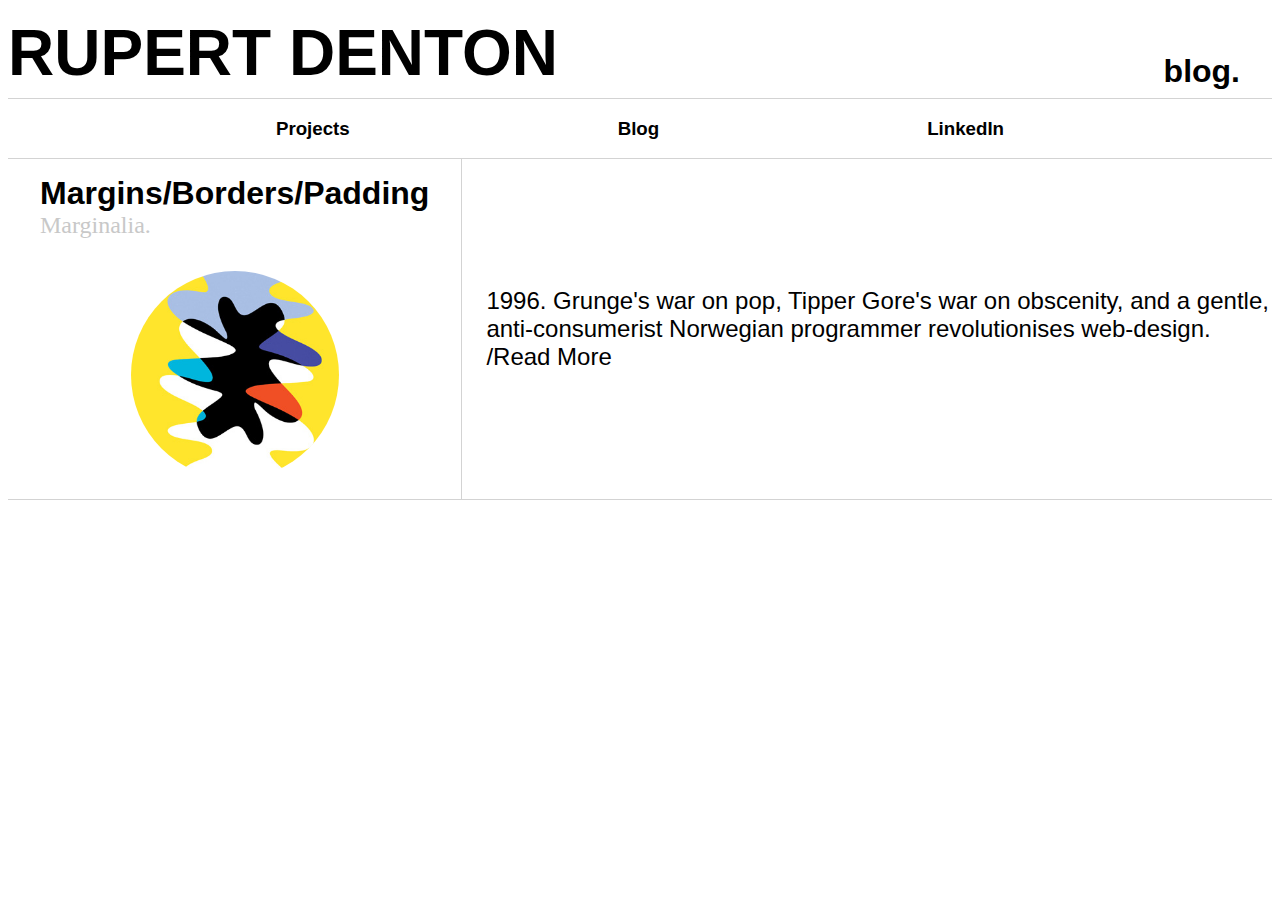
==== blog.html @ cbc23c2e "changed meta viewport" ====
<!DOCTYPE html>
<html>
  <head>
    <title>Rupert-Denton</title>
    <link rel="icon" type="image/x-icon" href="img/favicon/favicon-32x32.png">
    <meta charset="UTF-8" />
    <link href="styles/main.css" rel="stylesheet" type="text/css" />
    <meta name="viewport" content="width=device-width, initial-scale=1, shrink-to-fit=no">
  </head>

  <body>
    <div class="page-container">
      <div class="main-nav">
        <div class="page-title">
          <h1 class="header">RUPERT DENTON</h1>
        </div>
        <div class="page-title">
          <h2 class="page-header">blog.</h1>
        </div>
      </div>
      <div class="subnav">
        <a class="subnav-button" href="index.html">
          <h3 class="subnav-title">Projects</h3>
        </a>
        <a class="subnav-button" href="blog.html">
          <h3 class="subnav-title">Blog</h3>
        </a>
        <a class="subnav-button" href="https://www.linkedin.com/in/rupert-denton-804b44a8/" target="_blank">
          <h3 class="subnav-title">LinkedIn</h3>
        </a>
        <!-- <a class="subnav-button" href="https://example.com">
          <h3 class="subnav-title">Get in Touch</h3>
        </a> -->
      </div>
      <div class="blog-posts">
        <div class="post">
          <div class="details-container">
            <div class="post-meta">
              <a class="read-more" href="blog/html-css.html" target="_blank">
                <h1 class="post-title">Margins/Borders/Padding</h1>
              </a>
              <h2 class="subtitle">Marginalia.</h2>
            </div>
            <div class="image-container">
              <img src="img/icon-1.png" class="post-img" />
            </div>
          </div>
          <div class="post-container">
            <p class="slug-text">
              1996. Grunge's war on pop, Tipper Gore's war on obscenity, and a gentle, anti-consumerist Norwegian programmer revolutionises web-design. <a class="read-more" href="blog/html-css.html" target="_blank">/Read More</a>
            </p>
          </div>
        </div>
      </div>
    </div>
  </body>
</html>
---- styles/main.css ----
* {
  font-family: sans-serif;
}

p {
  font-weight: 100;
}

h1 {
  margin: 0rem;
}

h2 {
  margin: 0rem;
}

.page-container {
  display: flex;
  flex-direction: column;
}

.header {
  font-size: 4rem;
}

.page-title {
  display: flex;
  align-items: center;
  margin: 0.5rem 0rem 0.5rem 0rem;
}

.page-header {
  margin: 0 2rem 0rem;
  font-size: 2rem;
}

.main-nav {
  display: flex;
  align-items: flex-end;
  justify-content: space-between;
}

.subnav {
  display: flex;
  justify-content: space-evenly;
  border-style: solid none;
  border-color: lightgray;
  border-width: 0.07rem;
}

.subnav-button {
  text-decoration: none;
  color: inherit;
}

.subnav-button:hover {
  color: grey;
}

.read-more {
  text-decoration: none;
  font-weight: 400;
  color: inherit;
}

.read-more:hover {
  color: grey;
}

.slug-text{
  font-size: 1.5rem;
  
}
.blog-posts {
  display: flex;
  flex-direction: column;
}

.post {
  display: grid;
  grid-template-columns: 1fr 4fr;
  align-items: center;
  border-style: none none solid;
  border-color: lightgray;
  border-width: 0.07rem;
  min-height: 20rem;
}

.details-container {
  display: flex;
  padding-left: 2rem;
  padding-right: 2rem;
  flex-direction: column;
  align-items: center;
}

.post-meta {
  margin-top: 1rem;
  margin-bottom: 2rem;
}

.post-title {
  font-family: sans-serif;
}

.subtitle {
  margin: 0;
  font-family: serif;
  font-weight: 400;
  color: #c8c8c8;
}

.image-container {
  margin-bottom: 1rem;
}

.post-img {
  border-radius: 50%;
  height: 13rem;
}

.post-container {
  height: 100%;
  padding-left: 1.5rem;
  display: flex;
  flex-direction: row;
  align-items: center;
  border-left-style: solid;
  border-color: lightgrey;
  border-width: 0.07rem;
}

@media (max-width: 750px) {

  .main-nav{
    display: flex;
    flex-wrap: wrap;
    flex-direction: column;
    align-items: flex-end;
  }

  .post {
    display: grid;
    grid-template-columns: 1fr;
    border-style: none none solid;
    border-color: lightgray;
    border-width: 0.07rem;
    justify-items: center;
  }

  .details-container {
    padding: 0;
  }

  .post-meta {
    display: flex;
    flex-direction: column;
    align-items: center;
  }

  .post-img {
    height: 10rem;
    margin-top: 1.5rem
  }

  .post-container {
    height: 100%;
    padding-left: 1.5rem;
    padding-right: 1.5rem;
    display: flex;
    flex-direction: column;
    align-items: center;
    border-left-style: none;
    border-color: lightgrey;
    border-width: 0.07rem;
  }
}
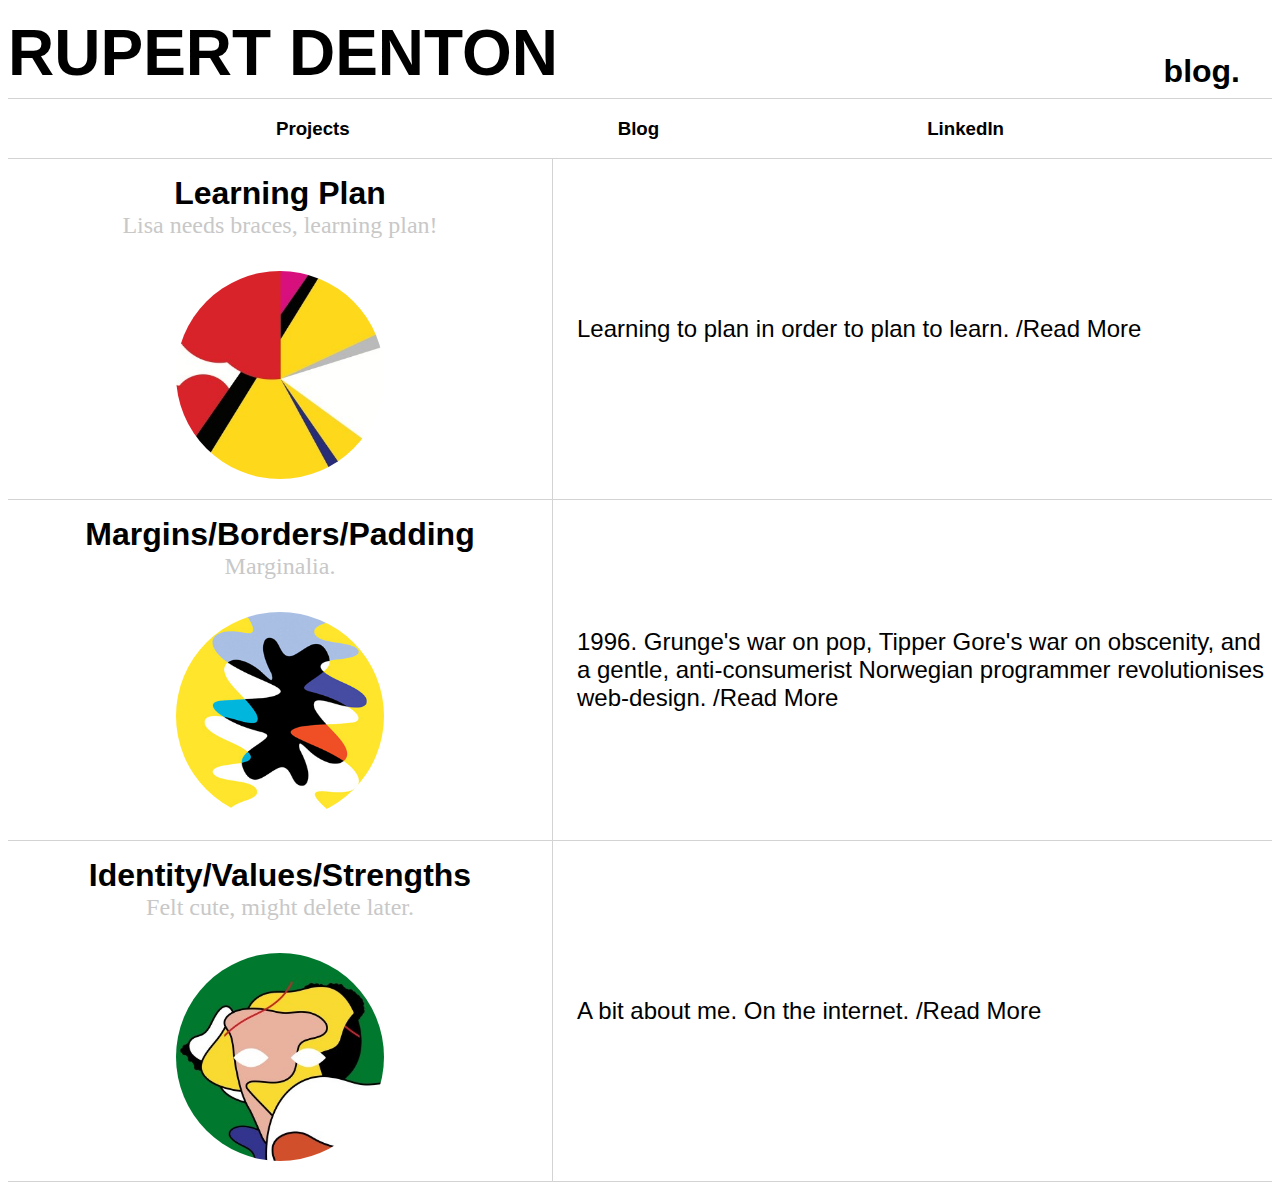
==== commit d5a88619: "finished blog posts" ====
--- a/blog.html
+++ b/blog.html
@@ -28,9 +28,24 @@
         <a class="subnav-button" href="https://www.linkedin.com/in/rupert-denton-804b44a8/" target="_blank">
           <h3 class="subnav-title">LinkedIn</h3>
         </a>
-        <!-- <a class="subnav-button" href="https://example.com">
-          <h3 class="subnav-title">Get in Touch</h3>
-        </a> -->
+      </div>
+      <div class="post">
+        <div class="details-container">
+          <div class="post-meta">
+            <a class="read-more" href="blog/learning-plan.html" target="_blank">
+              <h1 class="post-title">Learning Plan</h1>
+            </a>
+            <h2 class="subtitle">Lisa needs braces, learning plan!</h2>
+          </div>
+          <div class="image-container">
+            <img src="img/icon-3.jpeg" class="post-img" />
+          </div>
+        </div>
+        <div class="post-container">
+          <p class="slug-text">
+            Learning to plan in order to plan to learn. <a class="read-more" href="blog/learning-plan.html" target="_blank">/Read More</a>
+          </p>
+        </div>
       </div>
       <div class="blog-posts">
         <div class="post">
@@ -51,6 +66,24 @@
             </p>
           </div>
         </div>
+        <div class="post">
+          <div class="details-container">
+            <div class="post-meta">
+              <a class="read-more" href="blog/identity-values-strengths.html" target="_blank">
+                <h1 class="post-title">Identity/Values/Strengths</h1>
+              </a>
+              <h2 class="subtitle">Felt cute, might delete later.</h2>
+            </div>
+            <div class="image-container">
+              <img src="img/icon-2.jpeg" class="post-img" />
+            </div>
+          </div>
+          <div class="post-container">
+            <p class="slug-text">
+              A bit about me. On the internet. <a class="read-more" href="blog/identity-values-strengths.html" target="_blank">/Read More</a>
+            </p>
+          </div>
+        </div>
       </div>
     </div>
   </body>
--- a/styles/main.css
+++ b/styles/main.css
@@ -67,6 +67,17 @@
   color: grey;
 }
 
+.project-read-more {
+  text-decoration: none;
+  font-weight: 400;
+  color: inherit;
+  padding: 0 2rem 0 1rem;
+}
+
+.project-read-more:hover {
+  color: grey;
+}
+
 .slug-text{
   font-size: 1.5rem;
   
@@ -92,11 +103,13 @@
   padding-right: 2rem;
   flex-direction: column;
   align-items: center;
+  min-width: 30rem;
 }
 
 .post-meta {
   margin-top: 1rem;
   margin-bottom: 2rem;
+  text-align: center;
 }
 
 .post-title {
@@ -128,6 +141,24 @@
   border-left-style: solid;
   border-color: lightgrey;
   border-width: 0.07rem;
+}
+
+.project-container {
+  height: 100%;
+  padding-left: 1.5rem;
+  display: grid;
+  grid-template-columns: 1fr 1fr;
+  align-items: center;
+  border-left-style: solid;
+  border-color: lightgrey;
+  border-width: 0.07rem;
+}
+
+.project-post{
+  display: flex;
+  flex-direction: column;
+  padding: 0 2rem 0 1rem;
+  text-align: justify;
 }
 
 @media (max-width: 750px) {
@@ -150,6 +181,7 @@
 
   .details-container {
     padding: 0;
+    margin-top: 2rem;
   }
 
   .post-meta {
@@ -174,4 +206,18 @@
     border-color: lightgrey;
     border-width: 0.07rem;
   }
-}
+
+  .project-container {
+    height: 100%;
+    padding-left: 1.5rem;
+    padding-right: 1.5rem;
+    display: flex;
+    flex-direction: column;
+    align-items: center;
+    border-left-style: none;
+    border-color: lightgrey;
+    border-width: 0.07rem;
+  }
+
+  
+}
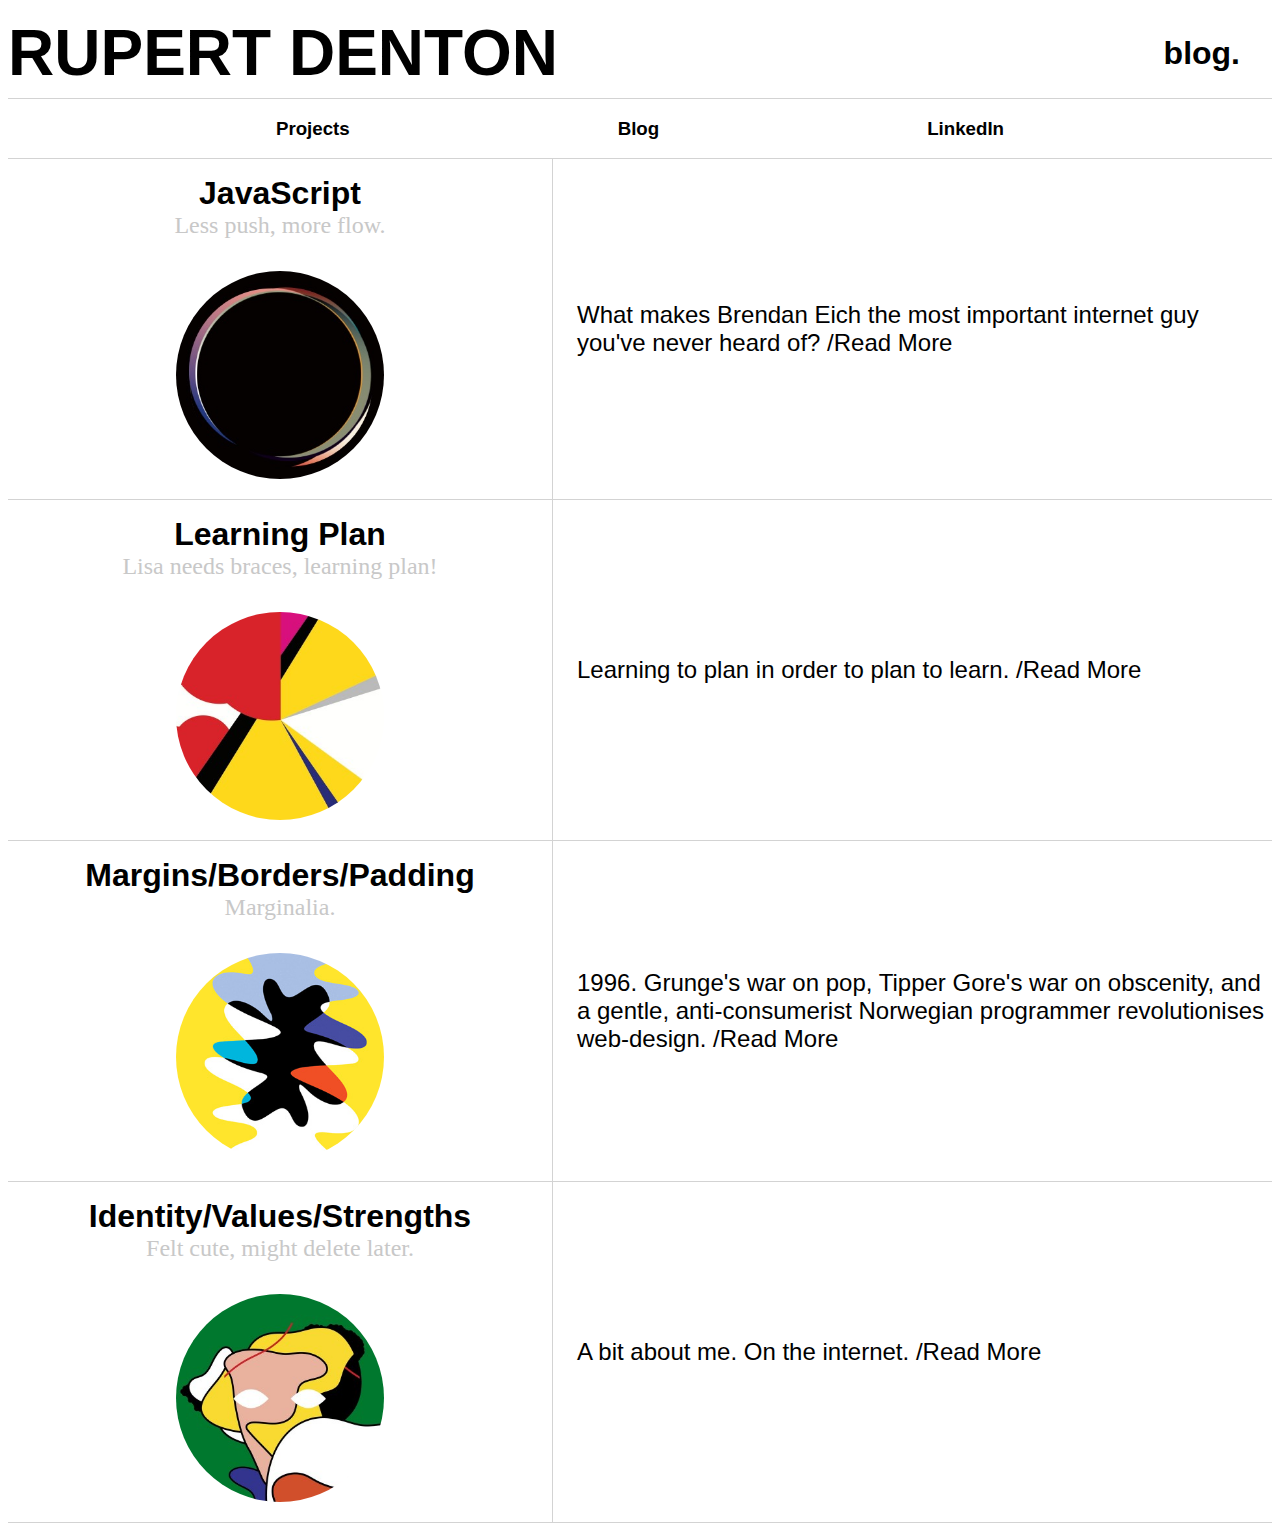
==== commit 375953ec: "updated message" ====
--- a/blog.html
+++ b/blog.html
@@ -29,6 +29,25 @@
           <h3 class="subnav-title">LinkedIn</h3>
         </a>
       </div>
+      <div class="blog-posts">
+        <div class="post">
+          <div class="details-container">
+            <div class="post-meta">
+              <a class="read-more" href="blog/javascript.html" target="_blank">
+                <h1 class="post-title">JavaScript</h1>
+              </a>
+              <h2 class="subtitle">Less push, more flow.</h2>
+            </div>
+            <div class="image-container">
+              <img src="img/icon-4.jpeg" class="post-img" />
+            </div>
+          </div>
+          <div class="post-container">
+            <p class="slug-text">
+              What makes Brendan Eich the most important internet guy you've never heard of? <a class="read-more" href="blog/learning-plan.html" target="_blank">/Read More</a>
+            </p>
+          </div>
+        </div>
       <div class="post">
         <div class="details-container">
           <div class="post-meta">
@@ -47,7 +66,7 @@
           </p>
         </div>
       </div>
-      <div class="blog-posts">
+  
         <div class="post">
           <div class="details-container">
             <div class="post-meta">
--- a/styles/main.css
+++ b/styles/main.css
@@ -36,7 +36,8 @@
 
 .main-nav {
   display: flex;
-  align-items: flex-end;
+  /* align-items: center; */
+  flex-wrap: wrap;
   justify-content: space-between;
 }
 
@@ -83,8 +84,8 @@
   
 }
 .blog-posts {
-  display: flex;
-  flex-direction: column;
+  /* display: flex;
+  flex-direction: column; */
 }
 
 .post {
@@ -163,11 +164,15 @@
 
 @media (max-width: 750px) {
 
-  .main-nav{
+  p{
+    font-size: 1.2rem;;
+  }
+
+  .main-nav {
     display: flex;
+    align-items: center;
     flex-wrap: wrap;
-    flex-direction: column;
-    align-items: flex-end;
+    justify-content: flex-end;
   }
 
   .post {
@@ -177,11 +182,13 @@
     border-color: lightgray;
     border-width: 0.07rem;
     justify-items: center;
+    min-height: 0rem;
   }
 
   .details-container {
     padding: 0;
     margin-top: 2rem;
+    min-width: 0;
   }
 
   .post-meta {
@@ -209,10 +216,10 @@
 
   .project-container {
     height: 100%;
-    padding-left: 1.5rem;
-    padding-right: 1.5rem;
-    display: flex;
-    flex-direction: column;
+    padding-left: .5rem;
+    padding-right: .5rem;
+    display: grid;
+    grid-template-columns: 1fr;
     align-items: center;
     border-left-style: none;
     border-color: lightgrey;
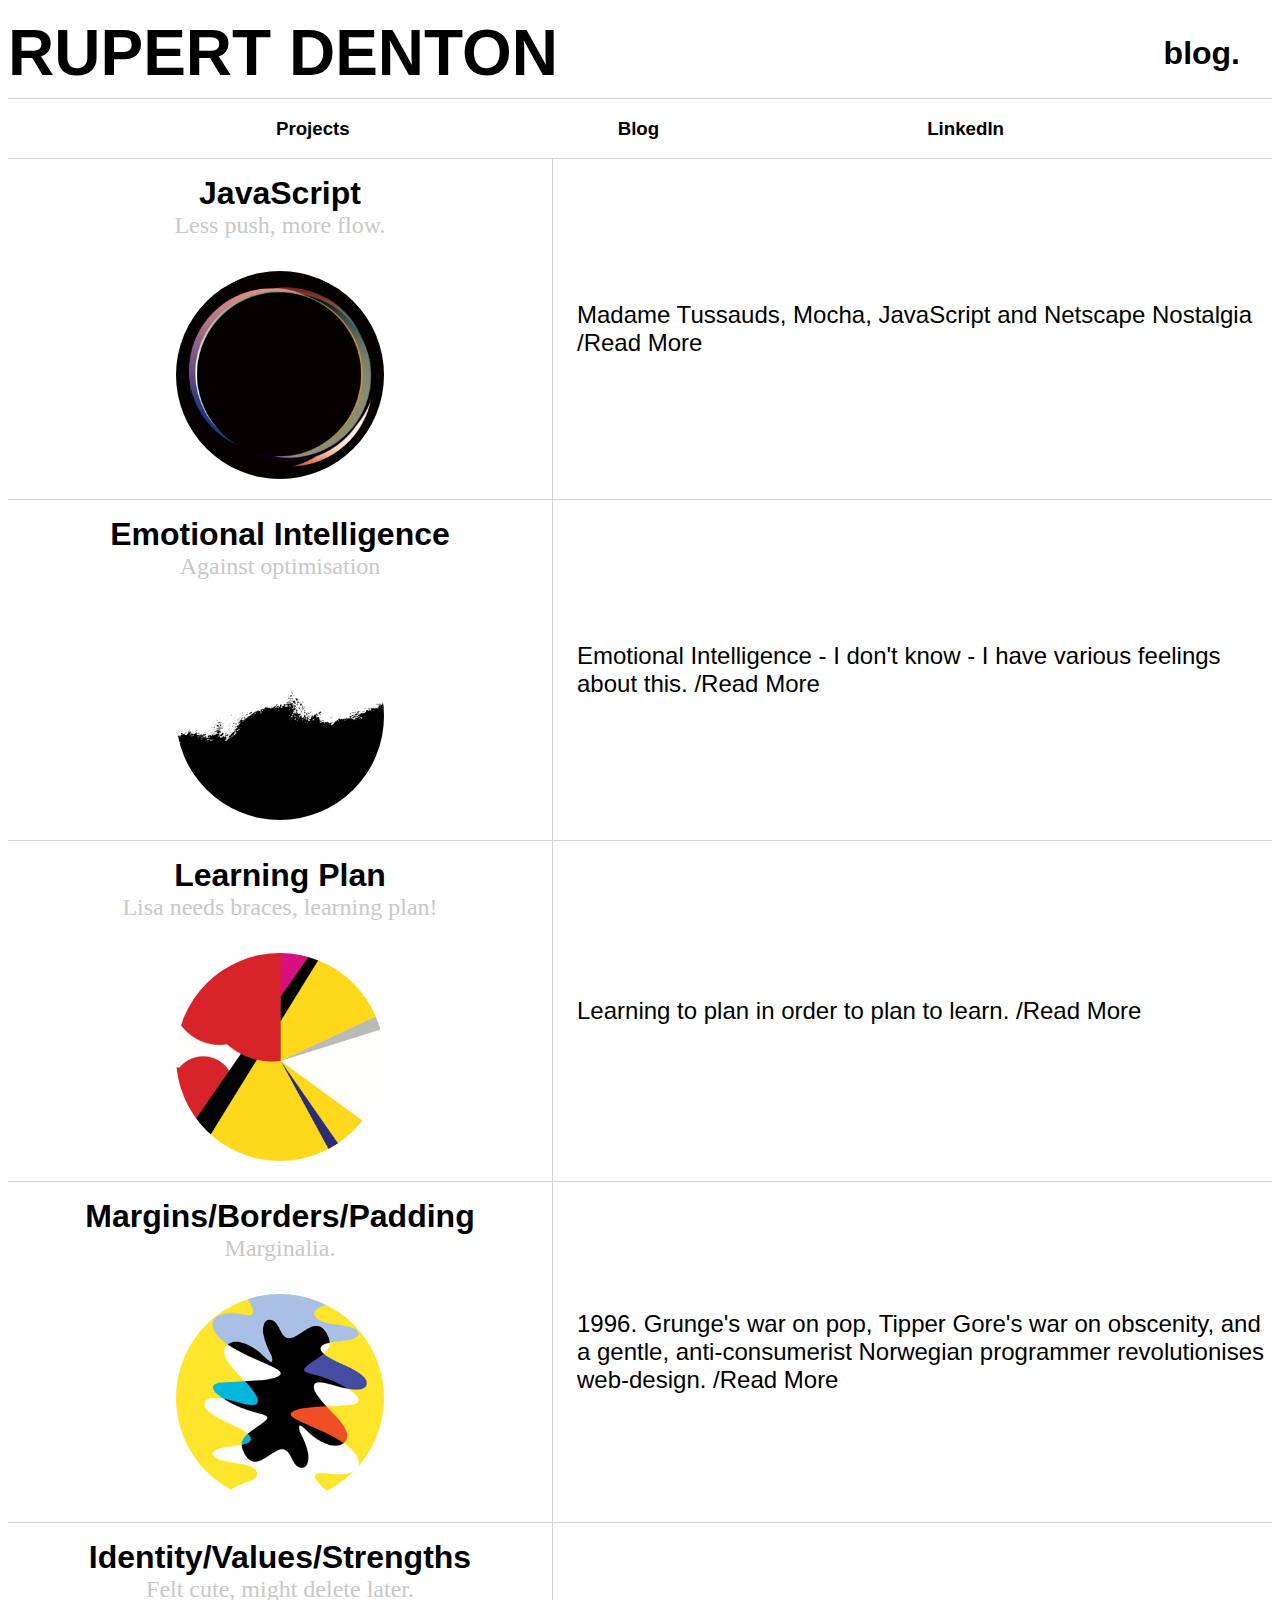
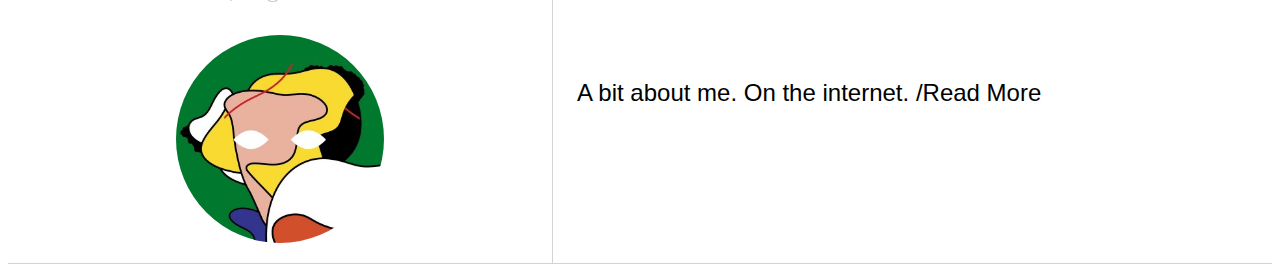
==== commit d84fa0a0: "finished new blog" ====
--- a/blog.html
+++ b/blog.html
@@ -44,7 +44,25 @@
           </div>
           <div class="post-container">
             <p class="slug-text">
-              What makes Brendan Eich the most important internet guy you've never heard of? <a class="read-more" href="blog/learning-plan.html" target="_blank">/Read More</a>
+              Madame Tussauds, Mocha, JavaScript and Netscape Nostalgia <a class="read-more" href="blog/javascript.html" target="_blank">/Read More</a>
+            </p>
+          </div>
+        </div>
+        <div class="post">
+          <div class="details-container">
+            <div class="post-meta">
+              <a class="read-more" href="blog/eq.html" target="_blank">
+                <h1 class="post-title">Emotional Intelligence</h1>
+              </a>
+              <h2 class="subtitle">Against optimisation</h2>
+            </div>
+            <div class="image-container">
+              <img src="img/icon-6.jpeg" class="post-img" />
+            </div>
+          </div>
+          <div class="post-container">
+            <p class="slug-text">
+              Emotional Intelligence - I don't know - I have various feelings about this. <a class="read-more" href="blog/eq.html" target="_blank">/Read More</a>
             </p>
           </div>
         </div>
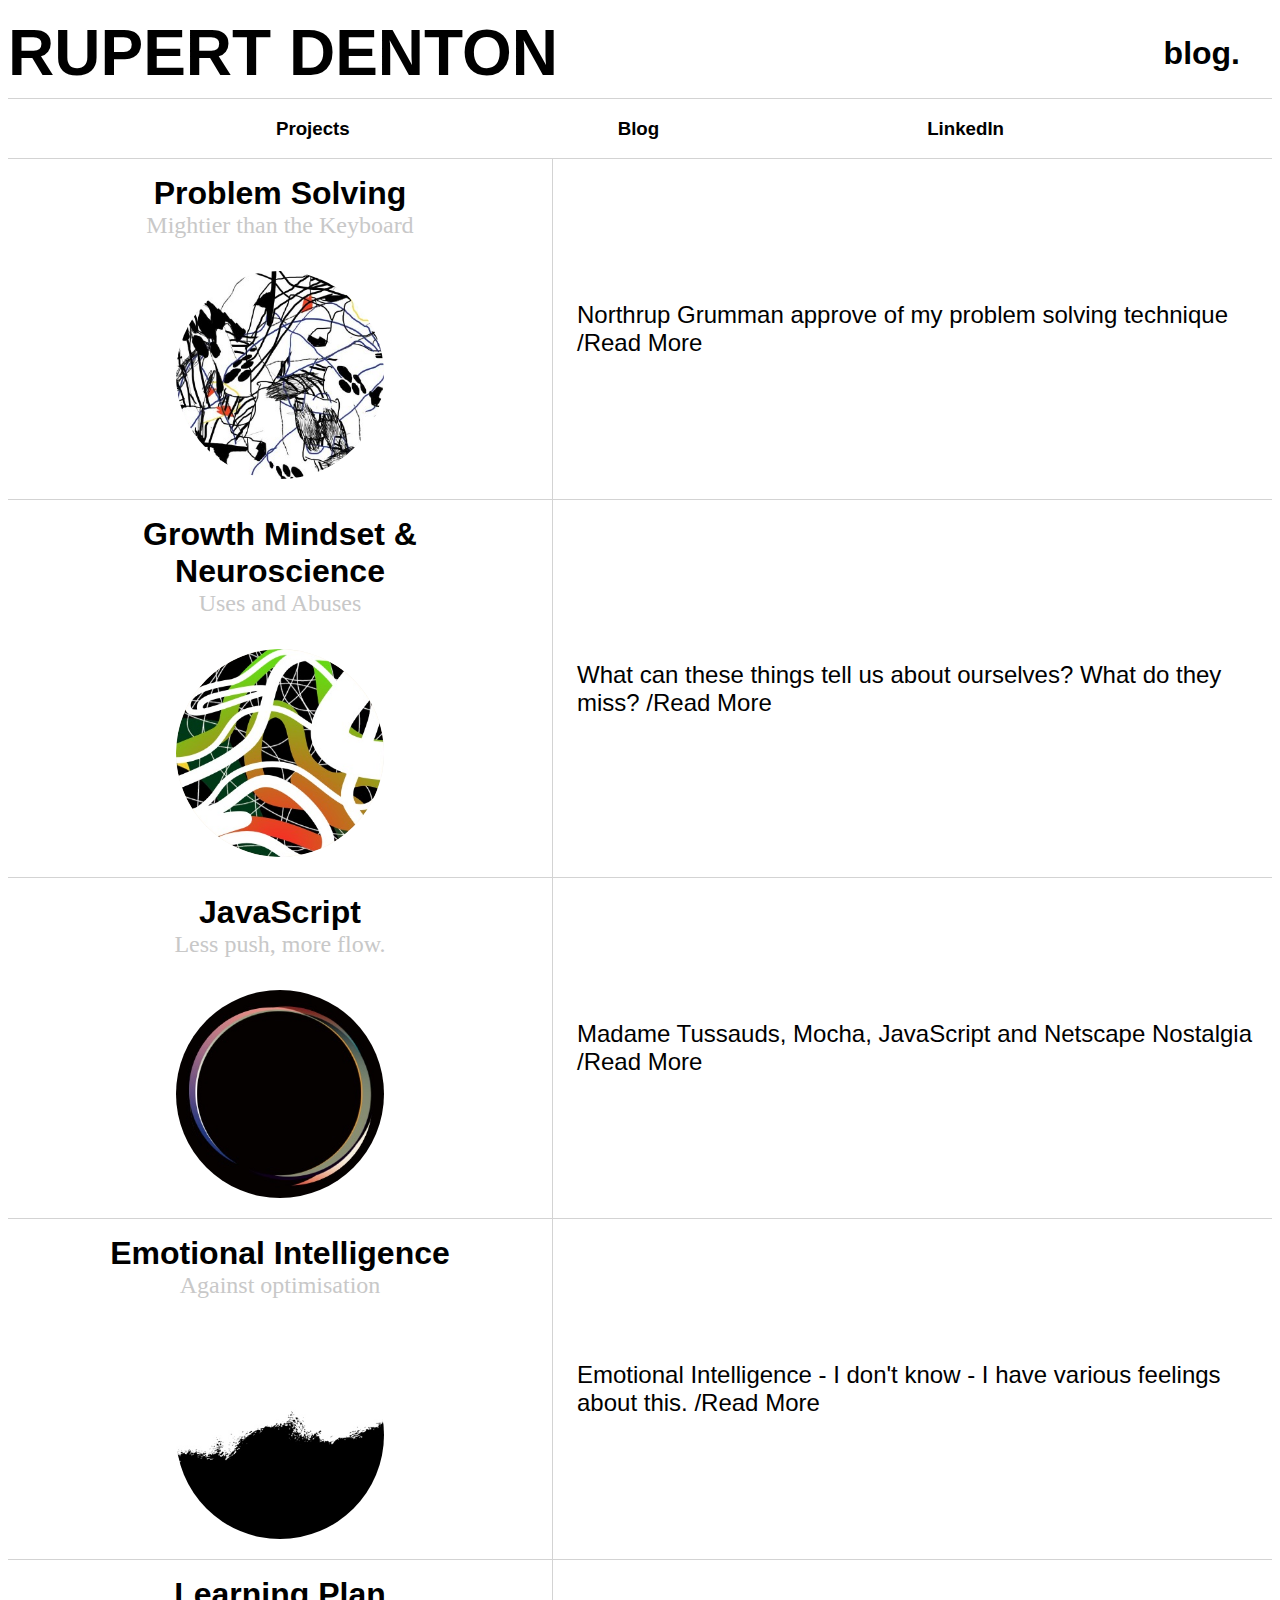
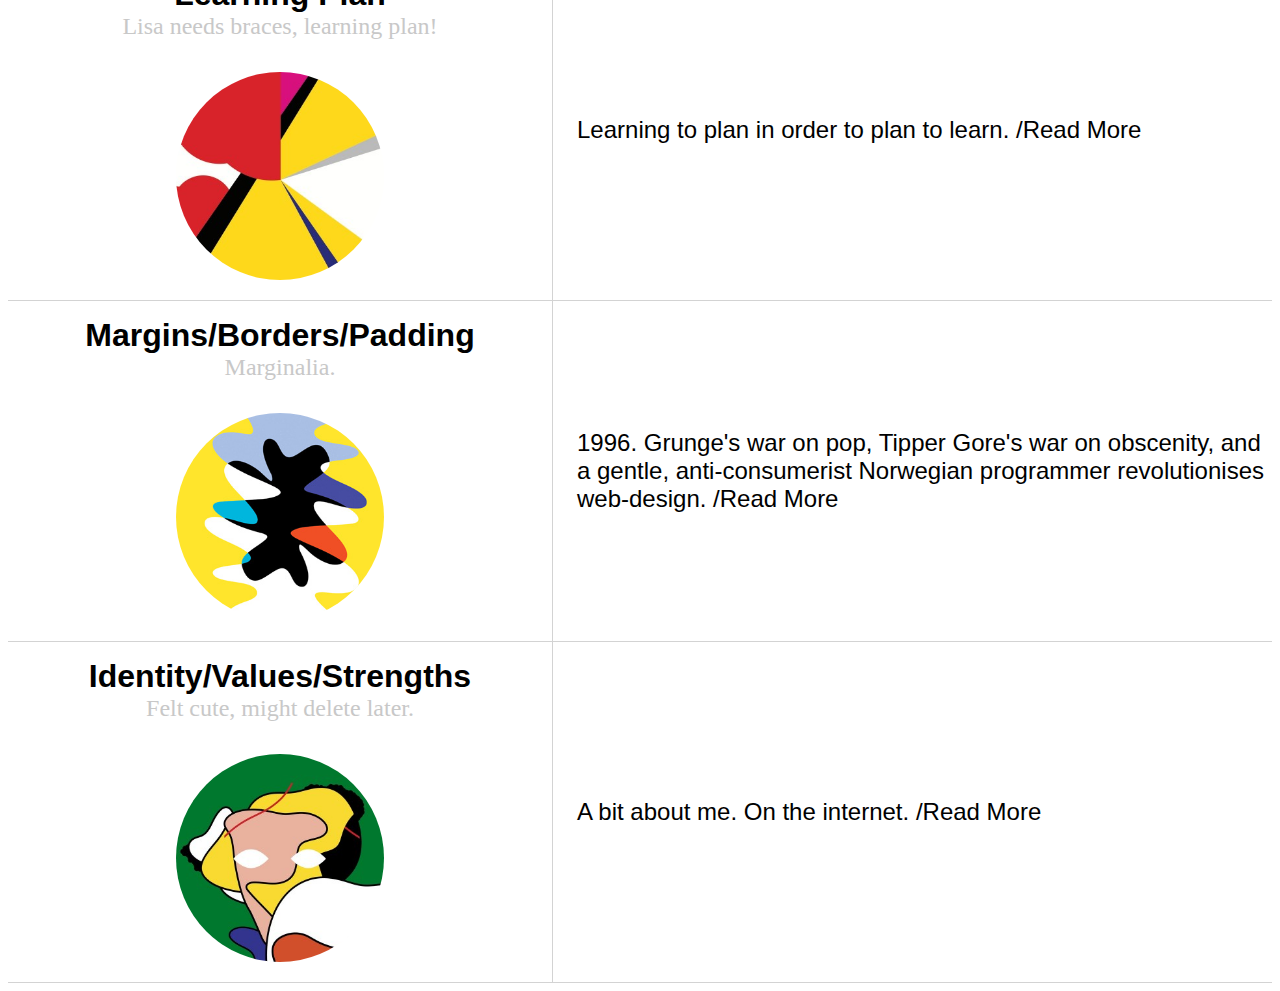
==== commit 46485d14: "new blog post" ====
--- a/blog.html
+++ b/blog.html
@@ -30,6 +30,42 @@
         </a>
       </div>
       <div class="blog-posts">
+        <div class="post">
+          <div class="details-container">
+            <div class="post-meta">
+              <a class="read-more" href="blog/problem-solving.html" target="_blank">
+                <h1 class="post-title">Problem Solving</h1>
+              </a>
+              <h2 class="subtitle">Mightier than the Keyboard</h2>
+            </div>
+            <div class="image-container">
+              <img src="img/icon-8.jpeg" class="post-img" />
+            </div>
+          </div>
+          <div class="post-container">
+            <p class="slug-text">
+              Northrup Grumman approve of my problem solving technique <a class="read-more" href="blog/problem-solving.html" target="_blank">/Read More</a>
+            </p>
+          </div>
+        </div>
+        <div class="post">
+          <div class="details-container">
+            <div class="post-meta">
+              <a class="read-more" href="blog/growth-mindset.html" target="_blank">
+                <h1 class="post-title">Growth Mindset & Neuroscience</h1>
+              </a>
+              <h2 class="subtitle">Uses and Abuses</h2>
+            </div>
+            <div class="image-container">
+              <img src="img/icon-7.jpeg" class="post-img" />
+            </div>
+          </div>
+          <div class="post-container">
+            <p class="slug-text">
+              What can these things tell us about ourselves? What do they miss? <a class="read-more" href="blog/growth-mindset.html" target="_blank">/Read More</a>
+            </p>
+          </div>
+        </div>
         <div class="post">
           <div class="details-container">
             <div class="post-meta">
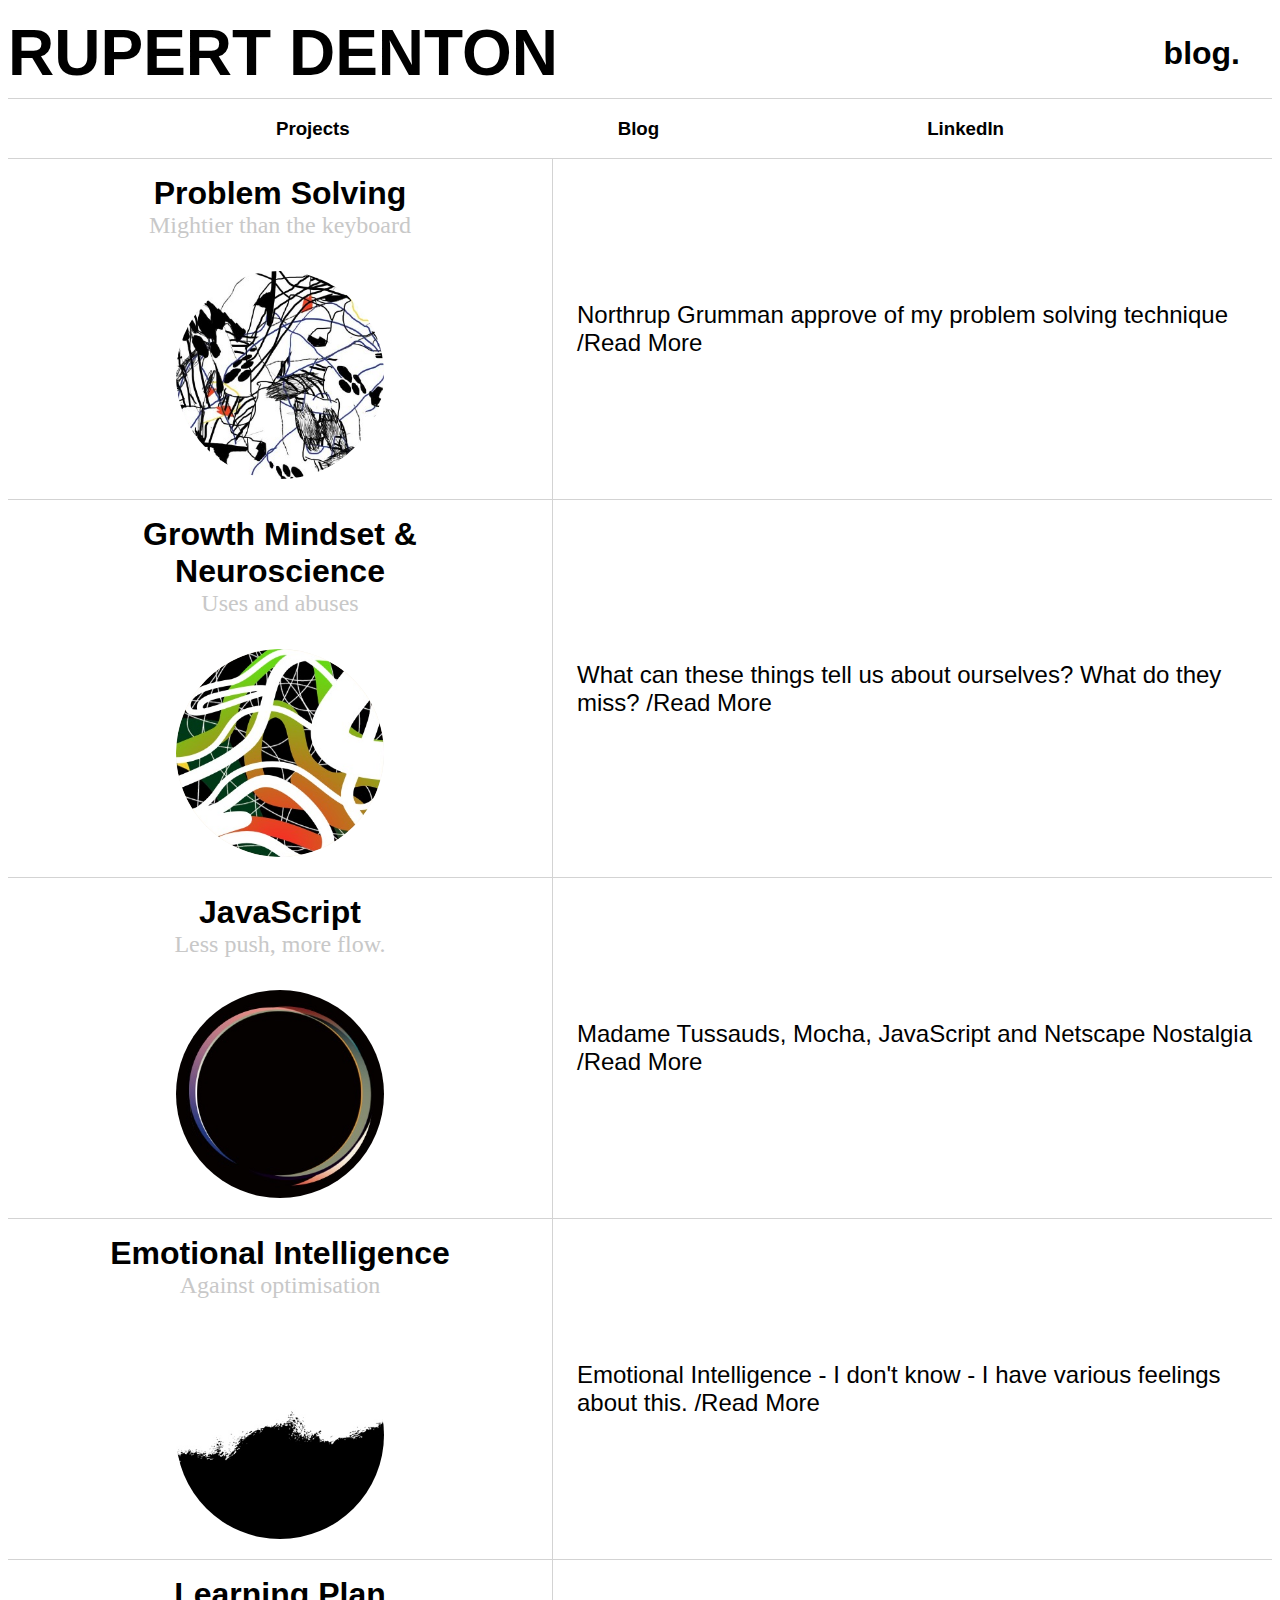
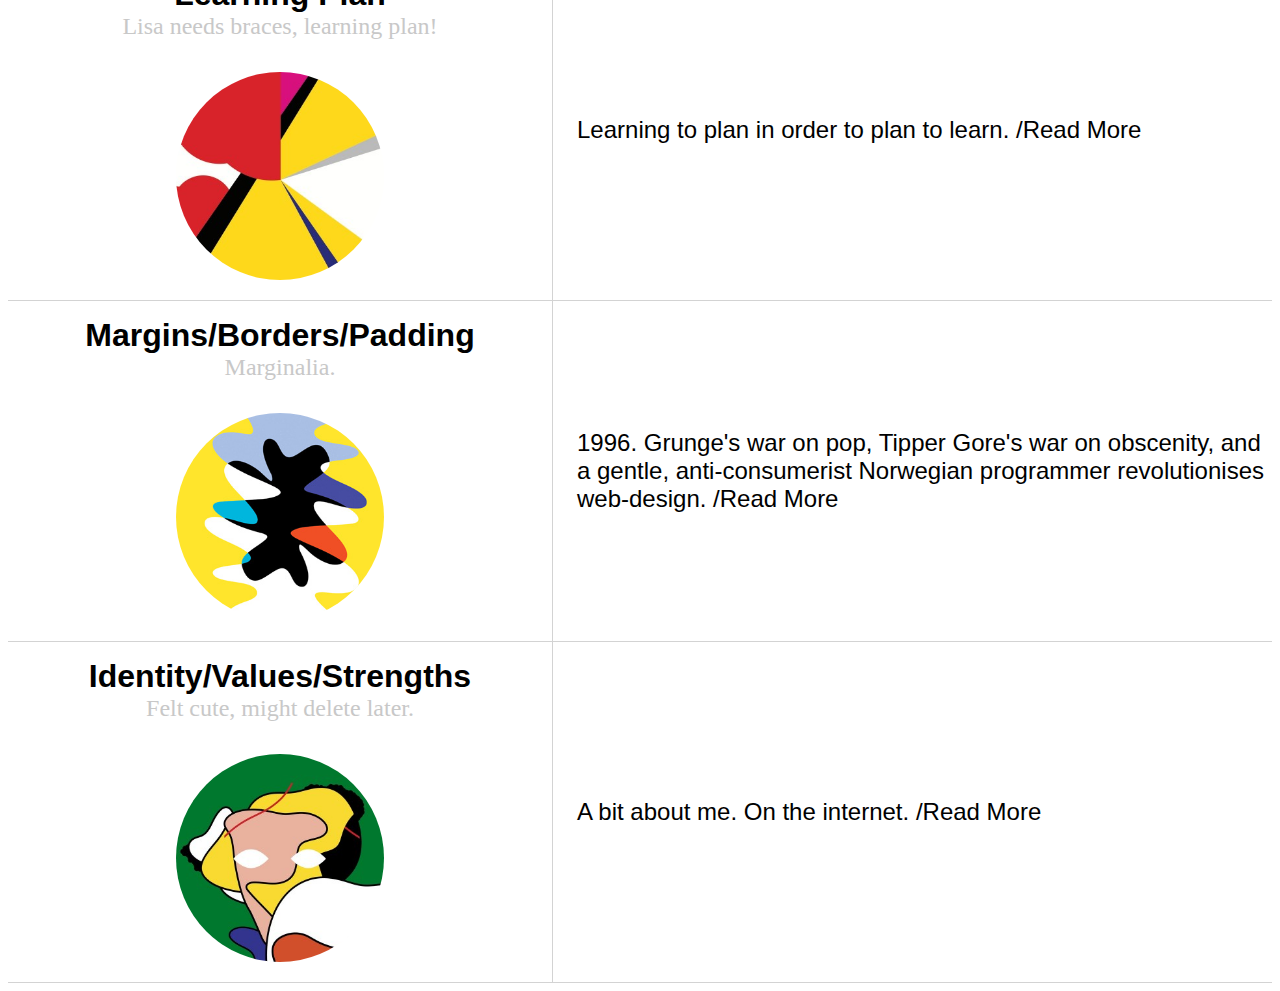
==== commit 17f1df8f: "new blog post" ====
--- a/blog.html
+++ b/blog.html
@@ -36,7 +36,7 @@
               <a class="read-more" href="blog/problem-solving.html" target="_blank">
                 <h1 class="post-title">Problem Solving</h1>
               </a>
-              <h2 class="subtitle">Mightier than the Keyboard</h2>
+              <h2 class="subtitle">Mightier than the keyboard</h2>
             </div>
             <div class="image-container">
               <img src="img/icon-8.jpeg" class="post-img" />
@@ -54,7 +54,7 @@
               <a class="read-more" href="blog/growth-mindset.html" target="_blank">
                 <h1 class="post-title">Growth Mindset & Neuroscience</h1>
               </a>
-              <h2 class="subtitle">Uses and Abuses</h2>
+              <h2 class="subtitle">Uses and abuses</h2>
             </div>
             <div class="image-container">
               <img src="img/icon-7.jpeg" class="post-img" />
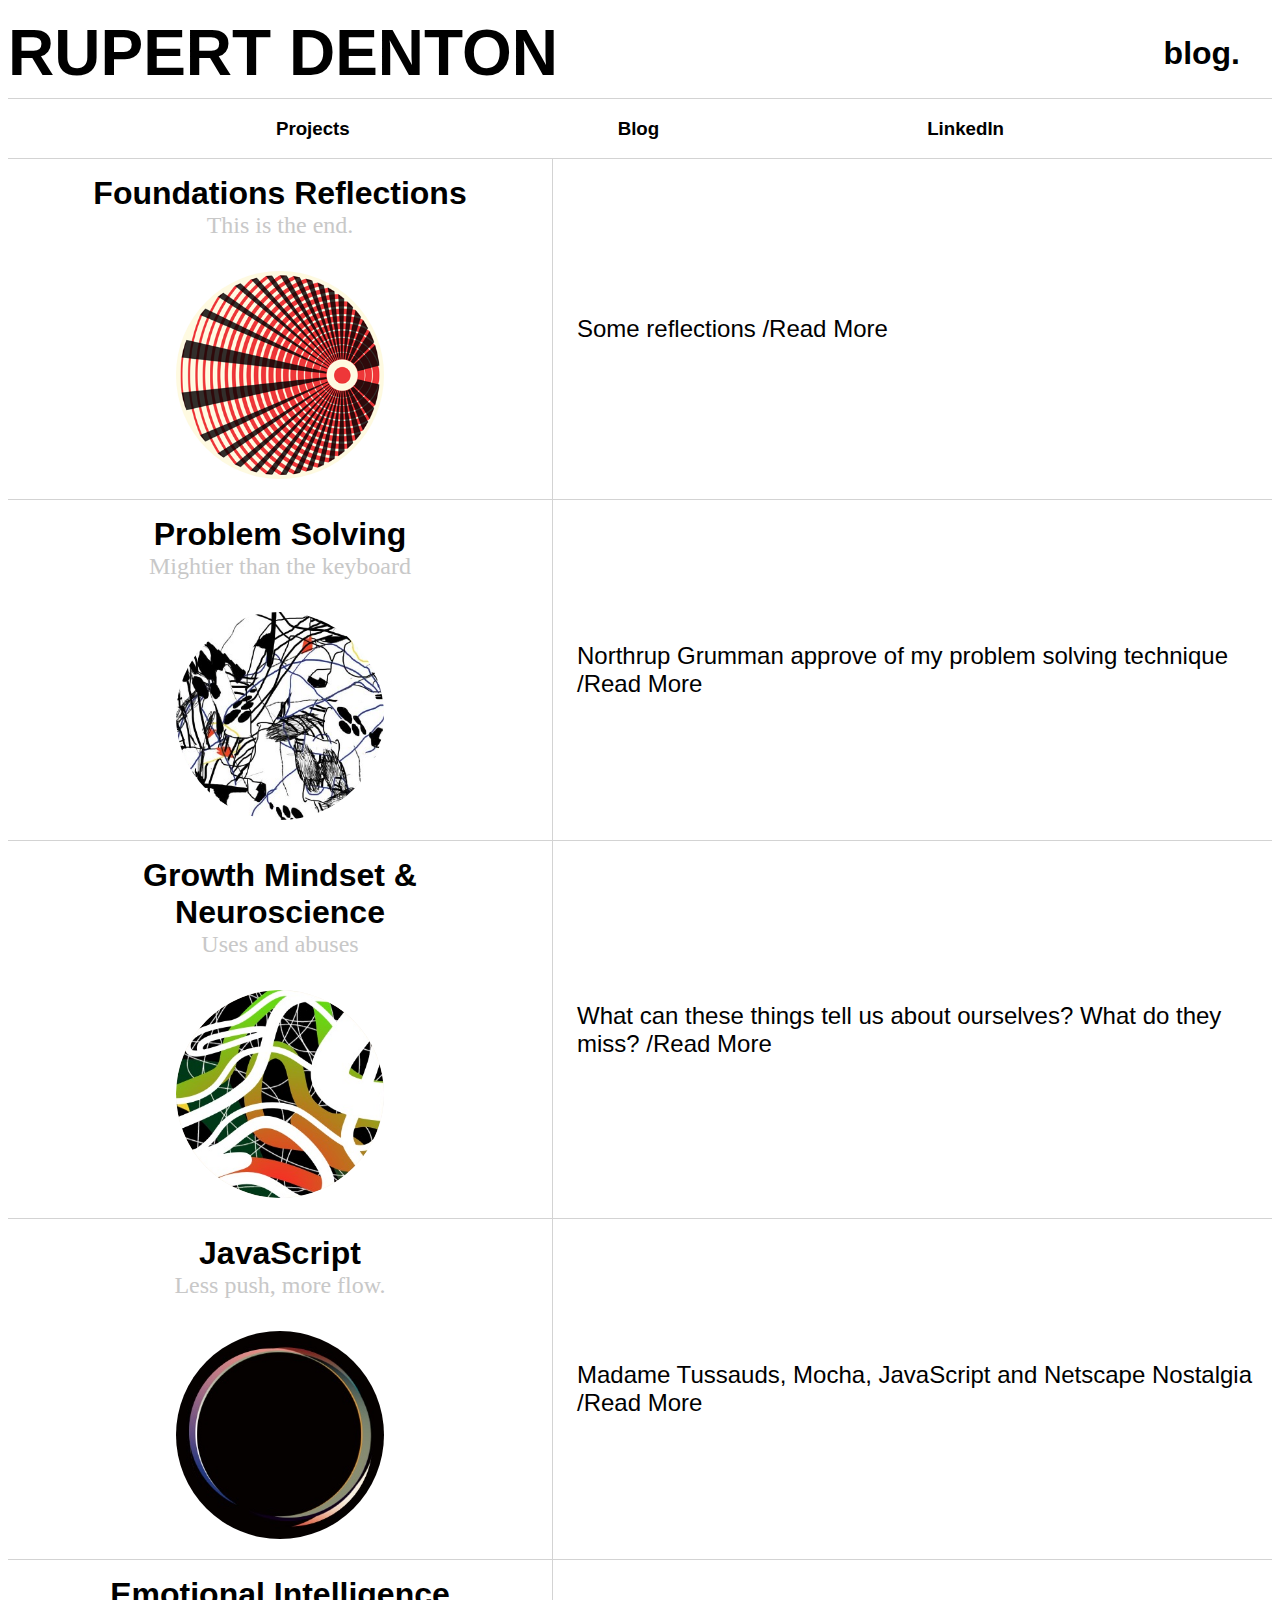
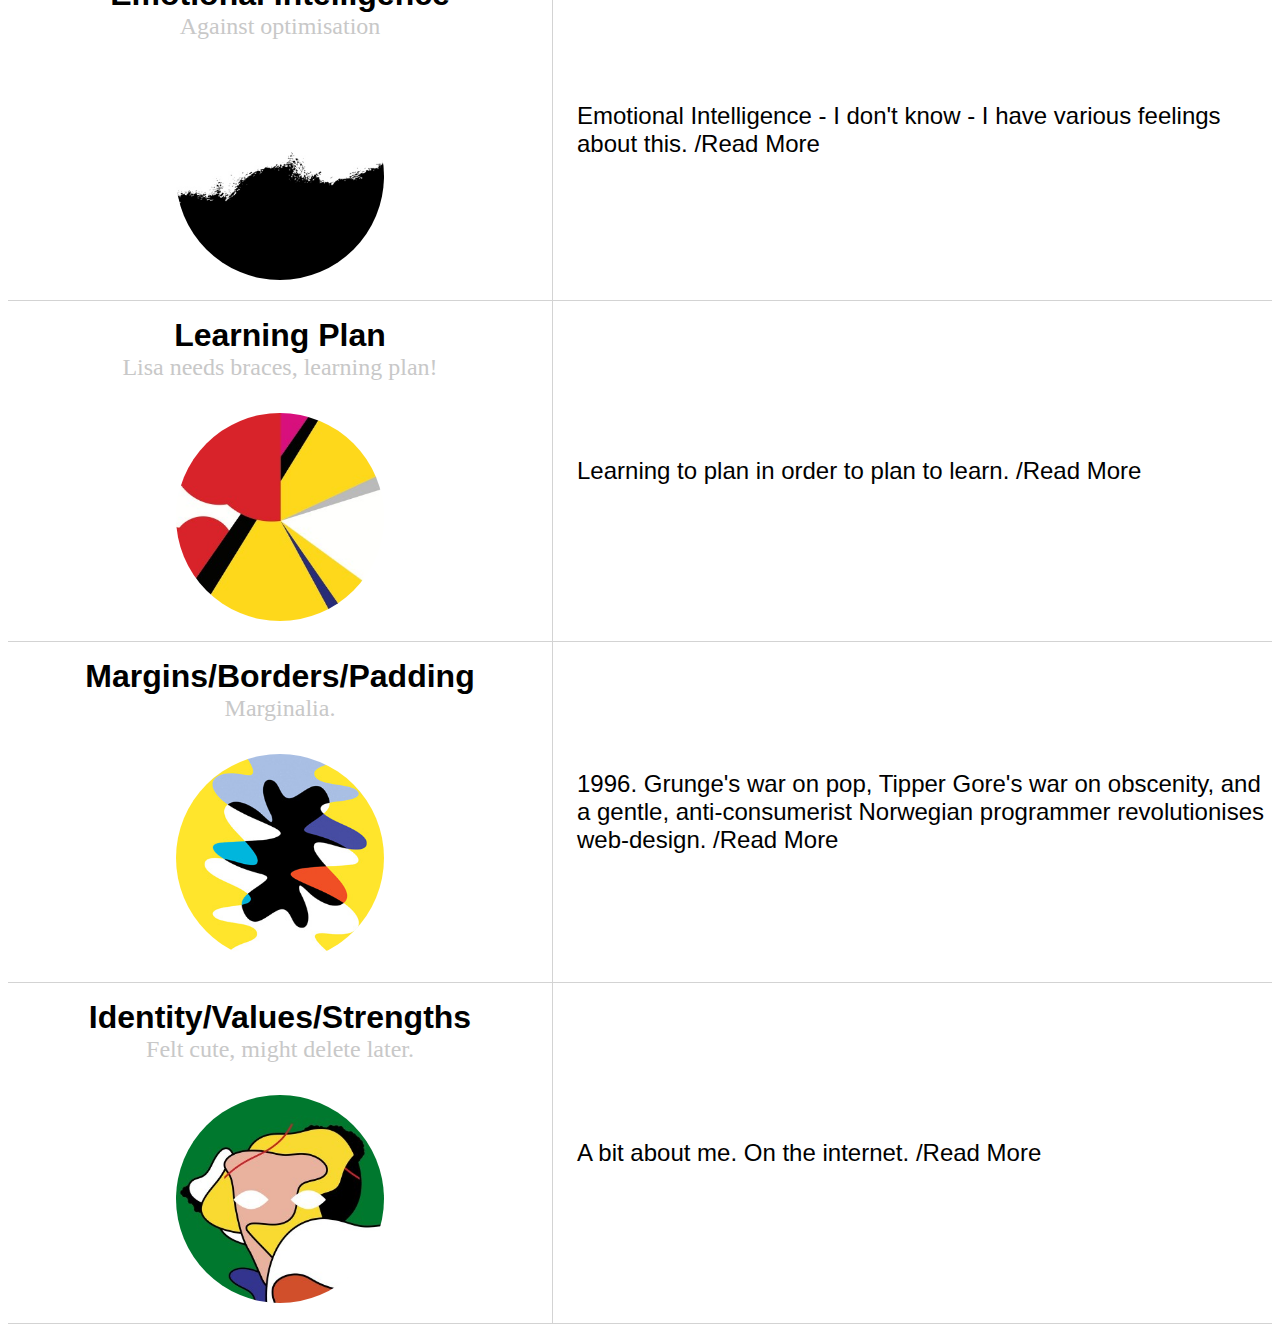
==== commit fc17889b: "finished last blog" ====
--- a/blog.html
+++ b/blog.html
@@ -30,6 +30,24 @@
         </a>
       </div>
       <div class="blog-posts">
+        <div class="post">
+          <div class="details-container">
+            <div class="post-meta">
+              <a class="read-more" href="blog/foundations-reflections.html" target="_blank">
+                <h1 class="post-title">Foundations Reflections</h1>
+              </a>
+              <h2 class="subtitle">This is the end.</h2>
+            </div>
+            <div class="image-container">
+              <img src="img/icon-9.jpeg" class="post-img" />
+            </div>
+          </div>
+          <div class="post-container">
+            <p class="slug-text">
+              Some reflections <a class="read-more" href="blog/foundations-reflections.html" target="_blank">/Read More</a>
+            </p>
+          </div>
+        </div>
         <div class="post">
           <div class="details-container">
             <div class="post-meta">
